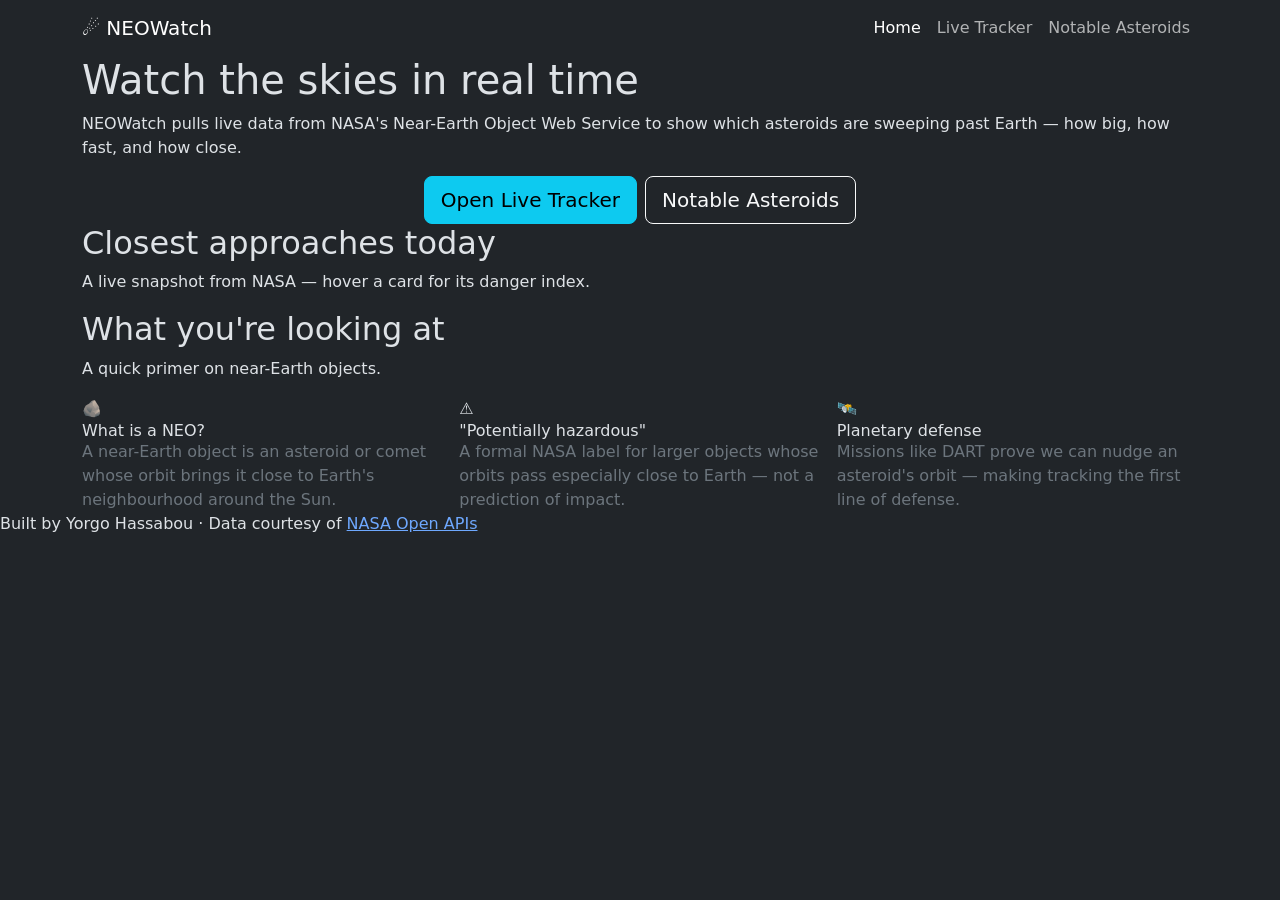
==== index.html @ 7ab3fdb2 "Add project structure: pages, navbar, and git config Three pages (Home, Live Tracker, Notable Astero" ====
<!DOCTYPE html>
<html lang="en" data-bs-theme="dark">
  <head>
    <meta charset="UTF-8" />
    <meta name="viewport" content="width=device-width, initial-scale=1.0" />
    <title>NEOWatch — Near-Earth Object Tracker</title>
    <meta
      name="description"
      content="Track asteroids making close approaches to Earth using live NASA data."
    />
    <link
      href="https://cdn.jsdelivr.net/npm/bootstrap@5.3.3/dist/css/bootstrap.min.css"
      rel="stylesheet"
    />
    <link rel="stylesheet" href="css/style.css" />
  </head>
  <body>
    <!-- Consistent navigation bar (shared across all pages) -->
    <nav class="navbar navbar-expand-lg sticky-top">
      <div class="container container-narrow">
        <a class="navbar-brand" href="index.html">☄️ NEOWatch</a>
        <button
          class="navbar-toggler"
          type="button"
          data-bs-toggle="collapse"
          data-bs-target="#mainNav"
          aria-controls="mainNav"
          aria-expanded="false"
          aria-label="Toggle navigation"
        >
          <span class="navbar-toggler-icon"></span>
        </button>
        <div class="collapse navbar-collapse" id="mainNav">
          <ul class="navbar-nav ms-auto">
            <li class="nav-item">
              <a class="nav-link active" aria-current="page" href="index.html">Home</a>
            </li>
            <li class="nav-item">
              <a class="nav-link" href="tracker.html">Live Tracker</a>
            </li>
            <li class="nav-item">
              <a class="nav-link" href="notable.html">Notable Asteroids</a>
            </li>
          </ul>
        </div>
      </div>
    </nav>

    <main class="container container-narrow">
      <!-- Hero -->
      <header class="hero">
        <h1>Watch the skies in real time</h1>
        <p>
          NEOWatch pulls live data from NASA's Near-Earth Object Web Service to show
          which asteroids are sweeping past Earth — how big, how fast, and how close.
        </p>
        <div class="d-flex gap-2 justify-content-center flex-wrap">
          <a href="tracker.html" class="btn btn-info btn-lg">Open Live Tracker</a>
          <a href="notable.html" class="btn btn-outline-light btn-lg">Notable Asteroids</a>
        </div>
      </header>

      <!-- Live preview: today's closest approaches -->
      <section class="section">
        <h2 class="section-title">Closest approaches today</h2>
        <p class="section-sub">A live snapshot from NASA — hover a card for its danger index.</p>
        <div id="featuredGrid" class="card-grid"></div>
      </section>

      <!-- Explainer (Bootstrap columns + Flexbox cards) -->
      <section class="section">
        <h2 class="section-title">What you're looking at</h2>
        <p class="section-sub">A quick primer on near-Earth objects.</p>
        <div class="row g-3">
          <div class="col-12 col-md-4">
            <div class="feature">
              <span class="feature__icon">🪨</span>
              <h3 class="h6 m-0">What is a NEO?</h3>
              <p class="text-secondary m-0">
                A near-Earth object is an asteroid or comet whose orbit brings it close
                to Earth's neighbourhood around the Sun.
              </p>
            </div>
          </div>
          <div class="col-12 col-md-4">
            <div class="feature">
              <span class="feature__icon">⚠️</span>
              <h3 class="h6 m-0">"Potentially hazardous"</h3>
              <p class="text-secondary m-0">
                A formal NASA label for larger objects whose orbits pass especially
                close to Earth — not a prediction of impact.
              </p>
            </div>
          </div>
          <div class="col-12 col-md-4">
            <div class="feature">
              <span class="feature__icon">🛰️</span>
              <h3 class="h6 m-0">Planetary defense</h3>
              <p class="text-secondary m-0">
                Missions like DART prove we can nudge an asteroid's orbit — making
                tracking the first line of defense.
              </p>
            </div>
          </div>
        </div>
      </section>
    </main>

    <footer class="site-footer">
      <p class="m-0">
        Built by Yorgo Hassabou · Data courtesy of
        <a href="https://api.nasa.gov" target="_blank" rel="noopener">NASA Open APIs</a>
      </p>
    </footer>

    <script src="https://cdn.jsdelivr.net/npm/bootstrap@5.3.3/dist/js/bootstrap.bundle.min.js"></script>
    <script type="module" src="js/home.js"></script>
  </body>
</html>
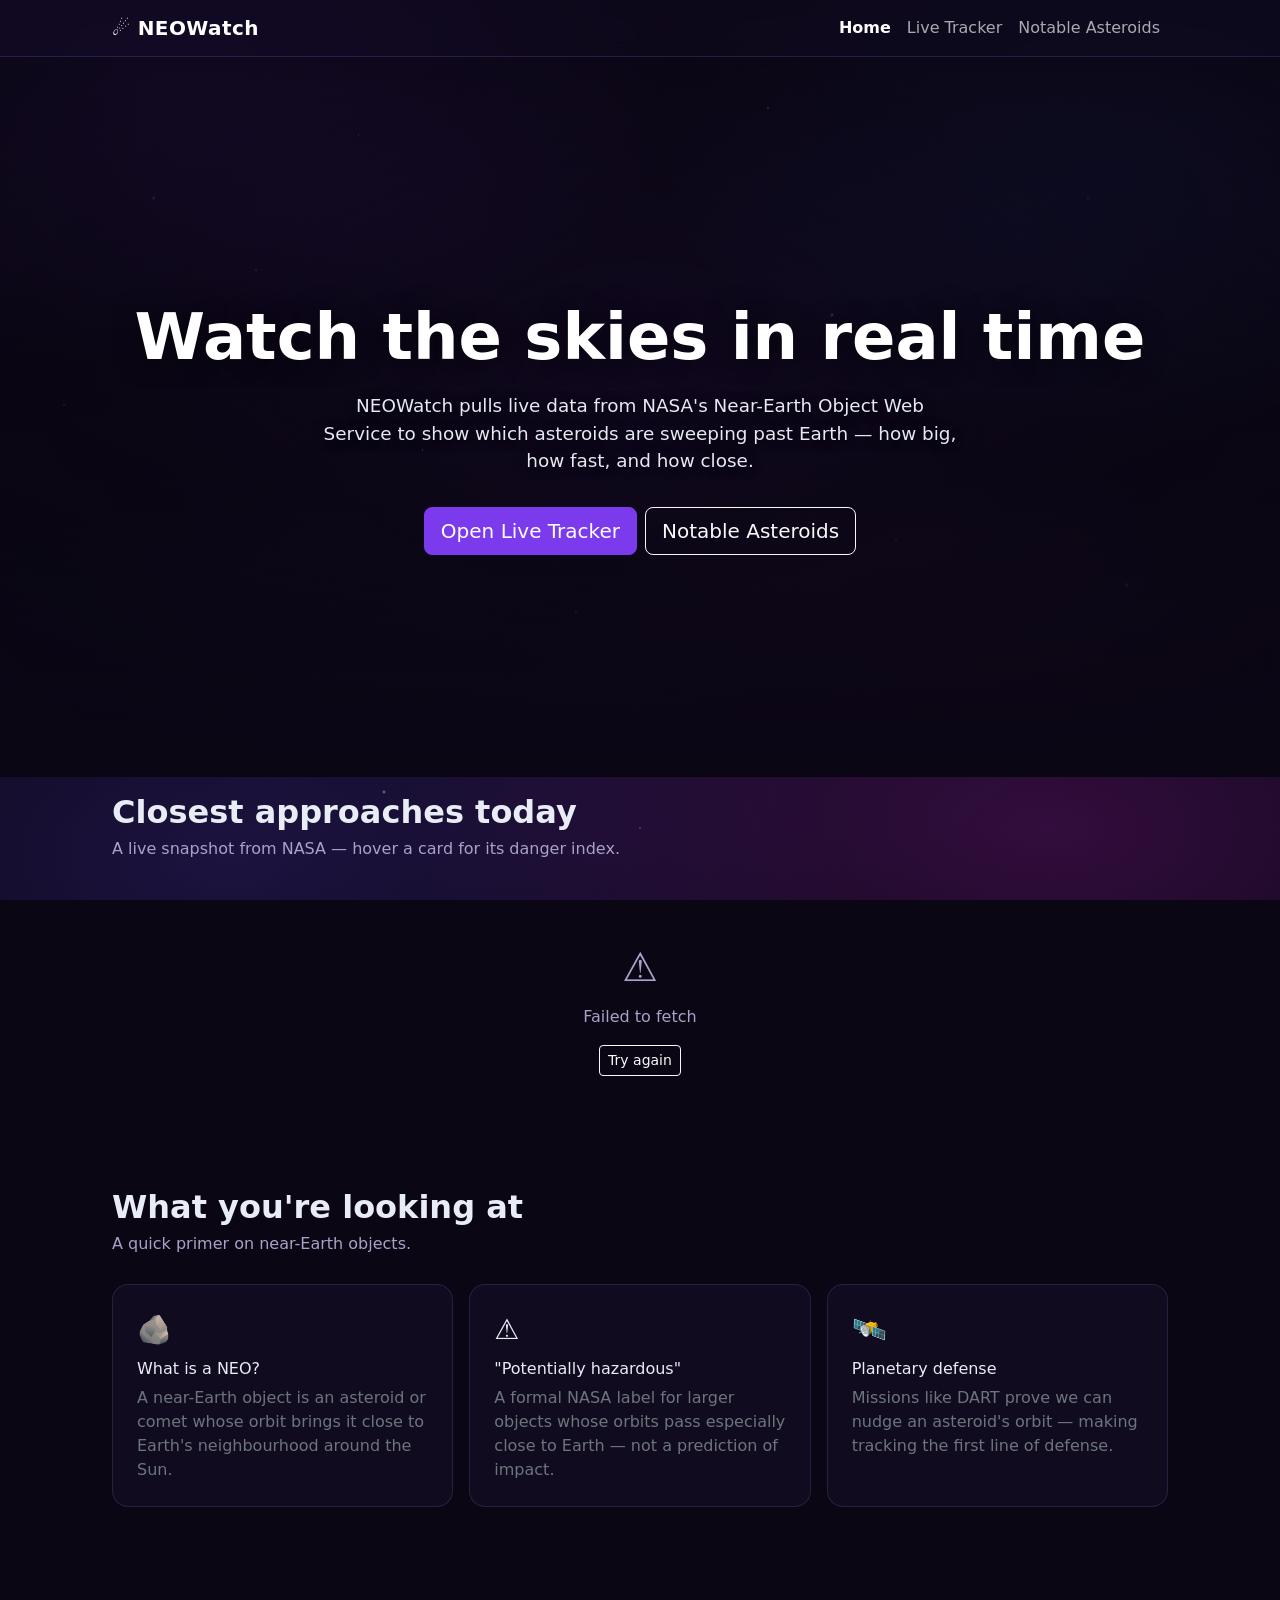
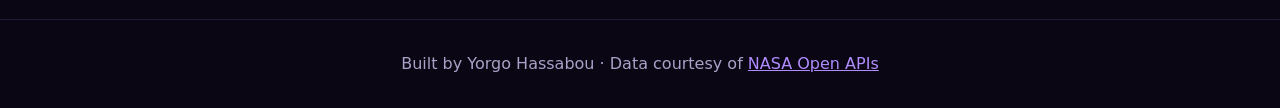
==== commit 8137a5a6: "Apod hero home screen + nav bar fix + editorial reframe for notable asteroid page" ====
--- a/index.html
+++ b/index.html
@@ -16,7 +16,7 @@
   </head>
   <body>
     <!-- Consistent navigation bar (shared across all pages) -->
-    <nav class="navbar navbar-expand-lg sticky-top">
+    <nav class="navbar navbar-expand-md sticky-top">
       <div class="container container-narrow">
         <a class="navbar-brand" href="index.html">☄️ NEOWatch</a>
         <button
@@ -46,20 +46,25 @@
       </div>
     </nav>
 
-    <main class="container container-narrow">
-      <!-- Hero -->
-      <header class="hero">
-        <h1>Watch the skies in real time</h1>
-        <p>
+    <!-- Cinematic hero backed by NASA's Astronomy Picture of the Day -->
+    <header class="hero">
+      <div class="hero__img" id="heroImg"></div>
+      <div class="hero__overlay"></div>
+      <div class="hero__content container container-narrow">
+        <h1 class="hero__title">Watch the skies in real time</h1>
+        <p class="hero__lead">
           NEOWatch pulls live data from NASA's Near-Earth Object Web Service to show
           which asteroids are sweeping past Earth — how big, how fast, and how close.
         </p>
-        <div class="d-flex gap-2 justify-content-center flex-wrap">
+        <div class="hero__cta d-flex gap-2 justify-content-center flex-wrap">
           <a href="tracker.html" class="btn btn-info btn-lg">Open Live Tracker</a>
           <a href="notable.html" class="btn btn-outline-light btn-lg">Notable Asteroids</a>
         </div>
-      </header>
+      </div>
+      <div class="hero__credit" id="apodCredit" hidden></div>
+    </header>
 
+    <main class="container container-narrow">
       <!-- Live preview: today's closest approaches -->
       <section class="section">
         <h2 class="section-title">Closest approaches today</h2>
--- a/css/style.css
+++ b/css/style.css
@@ -0,0 +1,711 @@
+/* =============================================================================
+   NEOWatch — hand-written CSS3
+   Bootstrap 5 handles the navbar, form controls, modal and grid utilities;
+   everything below is custom: the space theme and the card-grid + hover effect.
+   ============================================================================= */
+
+:root {
+  --bg: #0a0613;
+  --surface: rgba(160, 120, 255, 0.05);
+  --text: #e8ecf5;
+  --muted: #a9a2c8;
+  --accent: #b08cff;
+  --accent-dim: rgba(176, 140, 255, 0.4);
+  --danger: #ff5a5a;
+  --line: rgba(150, 120, 230, 0.18);
+}
+
+* {
+  box-sizing: border-box;
+}
+
+body {
+  margin: 0;
+  min-height: 100vh;
+  font-family: "Segoe UI", system-ui, -apple-system, sans-serif;
+  color: var(--text);
+  /* Purple "galaxy" backdrop: a deep base with several soft nebula glows
+     (violet, blue, magenta, indigo) pooled around the edges. The centre stays
+     darker so text and cards keep their contrast. */
+  background-color: var(--bg);
+  background-image:
+    radial-gradient(ellipse 70% 55% at 12% 8%, rgba(124, 58, 237, 0.32), transparent 60%),
+    radial-gradient(ellipse 65% 55% at 90% 16%, rgba(56, 100, 230, 0.24), transparent 60%),
+    radial-gradient(ellipse 85% 65% at 82% 92%, rgba(192, 38, 211, 0.22), transparent 60%),
+    radial-gradient(ellipse 80% 65% at 18% 95%, rgba(88, 60, 210, 0.24), transparent 60%),
+    radial-gradient(circle at 50% 45%, rgba(36, 18, 66, 0.45), transparent 72%);
+  background-attachment: fixed;
+  background-repeat: no-repeat;
+}
+
+/* CSS-only starfield: two layered fields of dots give a sense of depth, with a
+   gentle twinkle (disabled under prefers-reduced-motion further down). */
+body::before,
+body::after {
+  content: "";
+  position: fixed;
+  inset: 0;
+  z-index: -1;
+  pointer-events: none;
+}
+
+/* Dense layer of small, faint stars */
+body::before {
+  opacity: 0.7;
+  background-image:
+    radial-gradient(1px 1px at 20% 30%, #fff, transparent),
+    radial-gradient(1px 1px at 70% 60%, #cdd, transparent),
+    radial-gradient(1.5px 1.5px at 40% 80%, #fff, transparent),
+    radial-gradient(1px 1px at 85% 22%, #fff, transparent),
+    radial-gradient(1px 1px at 10% 70%, #aac, transparent),
+    radial-gradient(1.5px 1.5px at 60% 12%, #fff, transparent),
+    radial-gradient(1px 1px at 33% 50%, #fff, transparent),
+    radial-gradient(1px 1px at 50% 92%, #cce, transparent),
+    radial-gradient(1px 1px at 92% 75%, #fff, transparent),
+    radial-gradient(1px 1px at 5% 45%, #fff, transparent),
+    radial-gradient(1px 1px at 78% 40%, #ddf, transparent),
+    radial-gradient(1px 1px at 28% 15%, #fff, transparent);
+  animation: twinkle 6s ease-in-out infinite alternate;
+}
+
+/* Sparser layer of larger, brighter stars, twinkling at a different pace */
+body::after {
+  opacity: 0.5;
+  background-image:
+    radial-gradient(2px 2px at 12% 22%, #fff, transparent),
+    radial-gradient(2px 2px at 65% 35%, #e7d9ff, transparent),
+    radial-gradient(2.5px 2.5px at 88% 65%, #fff, transparent),
+    radial-gradient(2px 2px at 45% 68%, #d9e6ff, transparent),
+    radial-gradient(2px 2px at 30% 88%, #fff, transparent);
+  animation: twinkle 9s ease-in-out infinite alternate-reverse;
+}
+
+@keyframes twinkle {
+  from { opacity: 0.3; }
+  to   { opacity: 0.85; }
+}
+
+a {
+  color: var(--accent);
+}
+
+.container-narrow {
+  max-width: 1080px;
+}
+
+/* Violet accent buttons — Bootstrap's .btn-info recoloured via its CSS vars so
+   the primary call-to-action buttons match the theme without changing markup. */
+.btn-info {
+  --bs-btn-color: #fff;
+  --bs-btn-bg: #7c3aed;
+  --bs-btn-border-color: #7c3aed;
+  --bs-btn-hover-color: #fff;
+  --bs-btn-hover-bg: #6d28d9;
+  --bs-btn-hover-border-color: #6d28d9;
+  --bs-btn-active-color: #fff;
+  --bs-btn-active-bg: #6d28d9;
+  --bs-btn-active-border-color: #5b21b6;
+  --bs-btn-focus-shadow-rgb: 124, 58, 237;
+}
+
+/* ----------------------------------------------------------------- Navbar -- */
+.navbar {
+  background: rgba(13, 8, 26, 0.8);
+  backdrop-filter: blur(10px);
+  border-bottom: 1px solid var(--line);
+}
+.navbar-brand {
+  font-weight: 700;
+  letter-spacing: 0.02em;
+}
+.nav-link.active {
+  color: #fff !important;
+  font-weight: 600;
+}
+
+/* ------------------------------------------------------------------- Hero -- */
+/* Cinematic hero: a full-bleed NASA "Astronomy Picture of the Day" image with a
+   gradient overlay for text contrast. The image is set by js/home.js and fades
+   in; if APOD is unavailable the themed galaxy background simply shows through. */
+.hero {
+  position: relative;
+  isolation: isolate;
+  min-height: 80vh;
+  display: flex;
+  align-items: center;
+  justify-content: center;
+  text-align: center;
+  padding: 6rem 1rem 4.5rem;
+  overflow: hidden;
+}
+.hero__img,
+.hero__overlay {
+  position: absolute;
+  inset: 0;
+  z-index: -1;
+}
+.hero__img {
+  background: center / cover no-repeat;
+  opacity: 0;
+  transform: scale(1.08);
+  transition: opacity 1.2s ease, transform 9s ease-out;
+}
+.hero__img.is-loaded {
+  opacity: 1;
+  transform: scale(1); /* slow "Ken Burns" zoom as it fades in */
+}
+.hero__overlay {
+  background:
+    radial-gradient(ellipse at 50% 35%, rgba(10, 6, 19, 0.25), rgba(10, 6, 19, 0.8) 95%),
+    linear-gradient(180deg, rgba(10, 6, 19, 0.55) 0%, rgba(10, 6, 19, 0.15) 45%, rgba(10, 6, 19, 0.96) 100%);
+}
+.hero__content {
+  position: relative;
+  z-index: 1;
+}
+.hero__title {
+  font-size: clamp(2.2rem, 6vw, 4rem);
+  font-weight: 800;
+  line-height: 1.08;
+  color: #fff;
+  text-shadow: 0 2px 24px rgba(0, 0, 0, 0.6);
+}
+.hero__lead {
+  max-width: 640px;
+  margin: 1.25rem auto 2rem;
+  color: #e6e9f2;
+  font-size: 1.15rem;
+  text-shadow: 0 1px 12px rgba(0, 0, 0, 0.7);
+}
+
+/* APOD caption pinned to the corner of the hero */
+.hero__credit {
+  position: absolute;
+  right: 1rem;
+  bottom: 1rem;
+  z-index: 1;
+  max-width: min(340px, 82vw);
+  padding: 0.6rem 0.85rem;
+  text-align: left;
+  font-size: 0.76rem;
+  line-height: 1.5;
+  color: var(--muted);
+  background: rgba(10, 6, 19, 0.6);
+  border: 1px solid var(--line);
+  border-radius: 12px;
+  backdrop-filter: blur(8px);
+}
+.hero__credit > * {
+  display: block;
+}
+.hero__credit strong {
+  color: var(--text);
+  font-weight: 600;
+}
+.hero__credit a {
+  margin-top: 0.2rem;
+  color: var(--accent);
+}
+.apod-tag {
+  margin-bottom: 0.15rem;
+  color: var(--accent);
+  font-weight: 700;
+  font-size: 0.7rem;
+  letter-spacing: 0.04em;
+  text-transform: uppercase;
+}
+
+.section {
+  padding: 1rem 0 3rem;
+}
+.section-title {
+  font-weight: 700;
+  margin-bottom: 0.35rem;
+}
+.section-sub {
+  color: var(--muted);
+  margin-bottom: 1.75rem;
+}
+
+/* Small explainer feature cards on the Home page (Bootstrap columns + Flexbox) */
+.feature {
+  height: 100%;
+  display: flex;
+  flex-direction: column;
+  gap: 0.5rem;
+  padding: 1.5rem;
+  background: var(--surface);
+  border: 1px solid var(--line);
+  border-radius: 16px;
+}
+.feature__icon {
+  font-size: 1.75rem;
+}
+
+/* ===========================================================================
+   CUSTOM UI REQUIREMENT (Yorgo Hassabou):
+   "Design a responsive card grid layout with hover effects."
+
+   - .card-grid uses CSS Grid with auto-fill + minmax() so the columns reflow
+     fluidly (1 → 2 → 3 → 4+) at ANY viewport width, with no media queries.
+   - Each card is a Flexbox column. On hover/focus it glows and slides open a
+     hidden panel (.card-neo__reveal) with the animated "danger index" meter.
+   - The tracker/home cards are 3D flip cards: "View details" rotates the card
+     horizontally (.flip / .flip__inner / .flip__front / .flip__back) to show
+     the full data set on the back face.
+   =========================================================================== */
+.card-grid {
+  display: grid;
+  grid-template-columns: repeat(auto-fill, minmax(280px, 1fr));
+  gap: 1.5rem;
+  align-items: start; /* let each card size to its own content (no clipping) */
+}
+
+.card-neo {
+  position: relative;
+  display: flex;
+  flex-direction: column;
+  gap: 0.75rem;
+  padding: 1.25rem;
+  background: linear-gradient(160deg, rgba(45, 28, 74, 0.78), rgba(20, 13, 38, 0.9));
+  border: 1px solid var(--line);
+  border-radius: 16px;
+  overflow: hidden;
+  transition: transform 0.25s ease, box-shadow 0.25s ease, border-color 0.25s ease;
+}
+
+/* Hover/focus glow — applies to standalone cards and to flip faces */
+.card-neo:hover,
+.card-neo:focus-visible {
+  border-color: var(--accent);
+  box-shadow: 0 12px 30px rgba(0, 0, 0, 0.5), 0 0 0 1px var(--accent-dim);
+  outline: none;
+}
+
+/* The lift applies only to standalone cards (Notable page). Flip cards are
+   lifted via their .flip wrapper so the 3D transform isn't disturbed. */
+.card-neo:not(.flip__face):hover,
+.card-neo:not(.flip__face):focus-visible {
+  transform: translateY(-6px) scale(1.02);
+}
+
+/* Hazardous asteroids get a red identity, intensified on hover */
+.card--hazard {
+  border-color: rgba(255, 90, 90, 0.35);
+}
+.card--hazard:hover,
+.card--hazard:focus-visible {
+  border-color: var(--danger);
+  box-shadow: 0 12px 30px rgba(0, 0, 0, 0.5), 0 0 24px rgba(255, 70, 70, 0.25);
+}
+
+/* ---- 3D flip card (Live Tracker & Home) -------------------------------- */
+.flip {
+  perspective: 1200px;
+  transition: transform 0.25s ease;
+}
+.flip:hover {
+  transform: translateY(-6px);
+}
+.flip__inner {
+  position: relative;
+  transform-style: preserve-3d;
+  will-change: transform;
+  /* The container height is animated by JS (CardGrid) as the visible face
+     changes, so the card stays compact on the front and grows when flipped.
+     Height settles faster than the rotation, so the resize hides behind the
+     edge-on moment and the second half of the flip is pure (smooth) transform. */
+  transition: transform 0.6s cubic-bezier(0.2, 0.7, 0.3, 1), height 0.4s ease-out;
+}
+.flip.is-flipped .flip__inner {
+  transform: rotateY(180deg);
+}
+.flip__face {
+  -webkit-backface-visibility: hidden;
+  backface-visibility: hidden;
+}
+/* Front stays in normal flow, so the card sizes to it (compact at rest, taller
+   on hover). The back is overlaid and only contributes height when flipped. */
+.flip__front {
+  position: relative;
+}
+.flip__back {
+  position: absolute;
+  inset: 0;
+  transform: rotateY(180deg);
+}
+
+/* Small round "flip back" button on the back face */
+.flip__close {
+  flex: none;
+  width: 28px;
+  height: 28px;
+  border-radius: 50%;
+  border: 1px solid var(--line);
+  background: var(--surface);
+  color: var(--text);
+  font-size: 0.9rem;
+  line-height: 1;
+  cursor: pointer;
+  transition: border-color 0.2s ease, color 0.2s ease;
+}
+.flip__close:hover {
+  border-color: var(--accent);
+  color: var(--accent);
+}
+
+.card-neo__head {
+  display: flex;
+  align-items: flex-start;
+  justify-content: space-between;
+  gap: 0.5rem;
+}
+.card-neo__name {
+  margin: 0;
+  font-size: 1.05rem;
+  font-weight: 700;
+}
+
+.card-neo__stats {
+  display: grid;
+  grid-template-columns: 1fr 1fr;
+  gap: 0.5rem;
+  margin: 0;
+}
+.card-neo__stats dt {
+  font-size: 0.68rem;
+  text-transform: uppercase;
+  letter-spacing: 0.05em;
+  color: var(--muted);
+}
+.card-neo__stats dd {
+  margin: 0;
+  font-weight: 600;
+}
+
+/* Hidden until hover/focus — the reveal effect */
+.card-neo__reveal {
+  max-height: 0;
+  opacity: 0;
+  transform: translateY(8px);
+  overflow: hidden;
+  transition: max-height 0.3s ease, opacity 0.3s ease, transform 0.3s ease;
+}
+.card-neo:hover .card-neo__reveal,
+.card-neo:focus-within .card-neo__reveal {
+  max-height: 220px;
+  opacity: 1;
+  transform: translateY(0);
+}
+
+/* Animated danger meter inside the reveal panel */
+.meter-label {
+  display: block;
+  font-size: 0.75rem;
+  color: var(--muted);
+  margin-bottom: 0.3rem;
+}
+.meter {
+  height: 8px;
+  background: rgba(255, 255, 255, 0.1);
+  border-radius: 99px;
+  overflow: hidden;
+}
+.meter__bar {
+  display: block;
+  height: 100%;
+  width: 0;
+  border-radius: 99px;
+  background: linear-gradient(90deg, #36d399, #fbbd23, #f87272);
+  transition: width 0.8s ease;
+}
+.card-neo:hover .meter__bar,
+.card-neo:focus-within .meter__bar {
+  width: var(--val);
+}
+.card-neo__details {
+  margin-top: 0.6rem;
+}
+
+/* Back-face orbital data (lazily loaded) sits under a divider */
+.card-neo__stats--orbital {
+  margin-top: 0.25rem;
+  padding-top: 0.5rem;
+  border-top: 1px dashed var(--line);
+}
+/* Values fade in once the lookup resolves; the rows are reserved from the
+   start so the card height never changes a second time. */
+.card-neo__stats dd {
+  transition: opacity 0.35s ease;
+}
+.card-neo__stats dd.pending {
+  opacity: 0.4;
+}
+
+/* On touch devices (no hover) the reveal panel is always shown so the meter
+   and the "View details" flip button stay reachable on a phone. */
+@media (hover: none) {
+  .card-neo__reveal {
+    max-height: 260px;
+    opacity: 1;
+    transform: none;
+  }
+  .meter__bar {
+    width: var(--val);
+  }
+}
+
+/* ----------------------------------------------------------------- Badges -- */
+.badge-hazard {
+  padding: 0.15rem 0.5rem;
+  border-radius: 99px;
+  font-size: 0.7rem;
+  font-weight: 600;
+  white-space: nowrap;
+  background: rgba(255, 90, 90, 0.15);
+  color: var(--danger);
+  border: 1px solid rgba(255, 90, 90, 0.4);
+}
+
+/* --------------------------------------------- Editorial spotlights (Notable) */
+.spotlights {
+  display: flex;
+  flex-direction: column;
+}
+.spotlight {
+  display: flex;
+  align-items: center;
+  gap: 2.5rem;
+  padding: 3rem 0;
+  border-top: 1px solid var(--line);
+}
+.spotlight:last-child {
+  border-bottom: 1px solid var(--line);
+}
+.spotlight:nth-child(even) {
+  flex-direction: row-reverse;
+}
+
+/* Cosmic "orb" standing in for a photo (category-tinted) */
+.spotlight__visual {
+  position: relative;
+  flex: none;
+  width: 230px;
+  height: 230px;
+  align-self: center;
+  display: grid;
+  place-items: center;
+  border-radius: 50%;
+  background:
+    radial-gradient(circle at 35% 30%, rgba(176, 140, 255, 0.55), transparent 60%),
+    radial-gradient(circle at 72% 75%, rgba(94, 200, 255, 0.28), transparent 55%),
+    radial-gradient(circle at 50% 50%, #1b1136, #0c0820 70%);
+  box-shadow: inset 0 0 45px rgba(0, 0, 0, 0.65), 0 14px 45px rgba(124, 58, 237, 0.22);
+  overflow: hidden;
+  transition: transform 0.4s ease, box-shadow 0.4s ease;
+}
+.spotlight:hover .spotlight__visual {
+  transform: scale(1.04);
+  box-shadow: inset 0 0 45px rgba(0, 0, 0, 0.6), 0 18px 55px rgba(124, 58, 237, 0.35);
+}
+.spotlight--hazard .spotlight__visual {
+  background:
+    radial-gradient(circle at 35% 30%, rgba(255, 120, 120, 0.5), transparent 60%),
+    radial-gradient(circle at 72% 75%, rgba(255, 90, 90, 0.22), transparent 55%),
+    radial-gradient(circle at 50% 50%, #2a1020, #0c0820 70%);
+  box-shadow: inset 0 0 45px rgba(0, 0, 0, 0.65), 0 14px 45px rgba(255, 70, 70, 0.22);
+}
+.spotlight__index {
+  position: absolute;
+  top: 0.5rem;
+  left: 0.95rem;
+  font-size: 4.5rem;
+  font-weight: 800;
+  line-height: 1;
+  color: rgba(255, 255, 255, 0.08);
+}
+.spotlight__glyph {
+  font-size: 3.2rem;
+  filter: drop-shadow(0 4px 14px rgba(0, 0, 0, 0.5));
+}
+
+.spotlight__body {
+  flex: 1;
+  min-width: 0;
+}
+.spotlight__eyebrow {
+  margin: 0 0 0.35rem;
+  font-size: 0.72rem;
+  font-weight: 700;
+  letter-spacing: 0.12em;
+  text-transform: uppercase;
+  color: var(--accent);
+}
+.spotlight--hazard .spotlight__eyebrow {
+  color: #ffb4b4;
+}
+.spotlight__flag {
+  color: var(--danger);
+}
+.spotlight__name {
+  margin: 0;
+  font-size: clamp(1.6rem, 3.5vw, 2.4rem);
+  font-weight: 800;
+  line-height: 1.1;
+}
+.spotlight__aka {
+  margin: 0.1rem 0 0.9rem;
+  color: var(--muted);
+  font-style: italic;
+}
+.spotlight__blurb {
+  margin: 0 0 1.1rem;
+  max-width: 60ch;
+  font-size: 1.02rem;
+  line-height: 1.6;
+  color: #d7dbe8;
+}
+.spotlight__facts {
+  display: flex;
+  flex-wrap: wrap;
+  gap: 1.75rem;
+  margin: 0;
+}
+.spotlight__facts dt {
+  font-size: 0.68rem;
+  text-transform: uppercase;
+  letter-spacing: 0.05em;
+  color: var(--muted);
+}
+.spotlight__facts dd {
+  margin: 0;
+  font-weight: 600;
+  font-size: 1.05rem;
+}
+
+@media (max-width: 640px) {
+  .spotlight,
+  .spotlight:nth-child(even) {
+    flex-direction: column;
+    text-align: center;
+    gap: 1.5rem;
+    padding: 2.25rem 0;
+  }
+  .spotlight__visual {
+    width: 160px;
+    height: 160px;
+  }
+  .spotlight__blurb {
+    margin-inline: auto;
+  }
+  .spotlight__facts {
+    justify-content: center;
+  }
+}
+
+/* ------------------------------------------------- Filters / tracker bar -- */
+.filters {
+  background: var(--surface);
+  border: 1px solid var(--line);
+  border-radius: 16px;
+  padding: 1.25rem;
+  margin-bottom: 1.5rem;
+}
+
+/* -------------------------------------------------------- Loading / states */
+.card-skel {
+  height: 220px;
+  border-radius: 16px;
+  background: linear-gradient(
+    100deg,
+    rgba(255, 255, 255, 0.04) 30%,
+    rgba(255, 255, 255, 0.12) 50%,
+    rgba(255, 255, 255, 0.04) 70%
+  );
+  background-size: 200% 100%;
+  animation: shimmer 1.2s infinite;
+}
+@keyframes shimmer {
+  to {
+    background-position: -200% 0;
+  }
+}
+
+.grid-state {
+  grid-column: 1 / -1;
+  text-align: center;
+  padding: 3rem 1rem;
+  color: var(--muted);
+}
+.grid-state__icon {
+  display: block;
+  font-size: 2.5rem;
+  margin-bottom: 0.5rem;
+}
+
+/* ------------------------------------------------------------- Pagination -- */
+.pager {
+  display: flex;
+  flex-wrap: wrap;
+  justify-content: center;
+  gap: 0.4rem;
+  margin-top: 2rem;
+}
+.page-btn {
+  min-width: 40px;
+  padding: 0.45rem 0.7rem;
+  border-radius: 10px;
+  border: 1px solid rgba(120, 150, 220, 0.2);
+  background: var(--surface);
+  color: var(--text);
+  cursor: pointer;
+  transition: background 0.2s ease, border-color 0.2s ease;
+}
+.page-btn:hover:not(:disabled) {
+  border-color: var(--accent);
+}
+.page-btn.is-active {
+  background: var(--accent);
+  color: #04121e;
+  border-color: var(--accent);
+  font-weight: 700;
+}
+.page-btn:disabled {
+  opacity: 0.35;
+  cursor: not-allowed;
+}
+
+/* ----------------------------------------------------------------- Footer -- */
+.site-footer {
+  margin-top: 4rem;
+  padding: 2rem 1rem;
+  text-align: center;
+  color: var(--muted);
+  border-top: 1px solid var(--line);
+}
+
+/* ------------------------------------------------------------ Responsive -- */
+@media (max-width: 480px) {
+  .hero {
+    min-height: 70vh;
+    padding: 4rem 1rem 3rem;
+  }
+  .hero__credit {
+    left: 1rem;
+    right: 1rem;
+    max-width: none;
+  }
+  .card-grid {
+    grid-template-columns: 1fr;
+  }
+}
+
+/* Respect users who prefer less motion */
+@media (prefers-reduced-motion: reduce) {
+  *,
+  *::before,
+  *::after {
+    transition: none !important;
+    animation: none !important;
+  }
+}
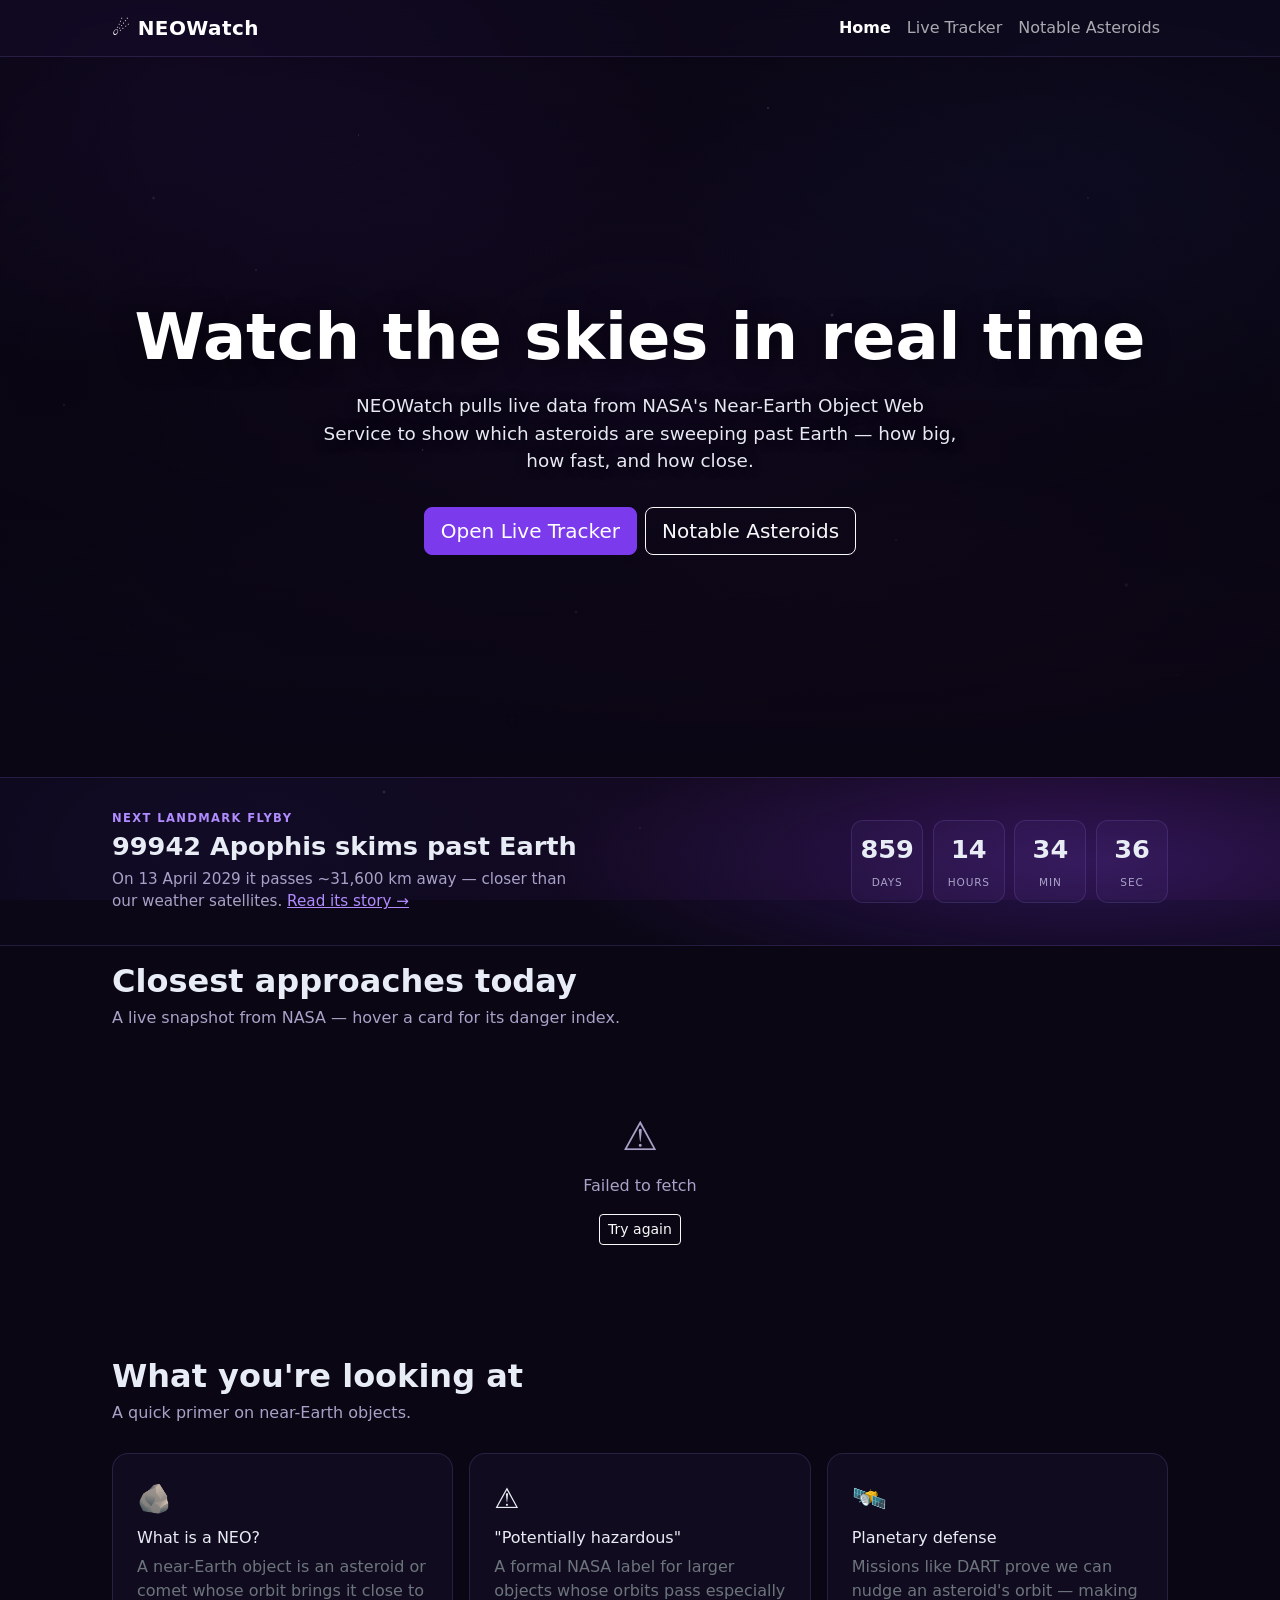
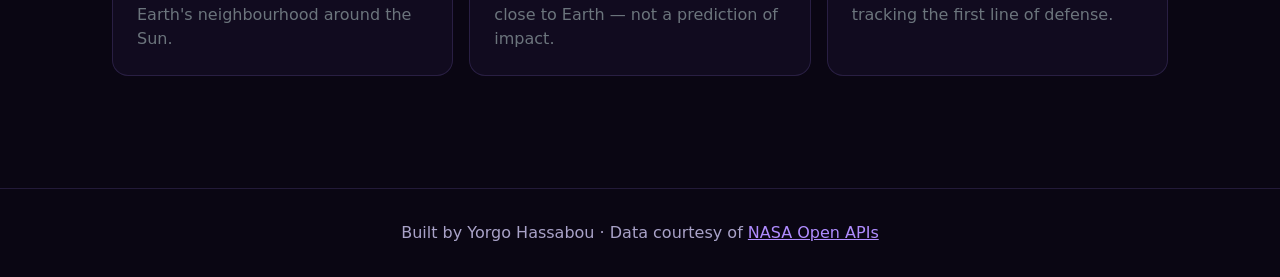
==== commit 97eb1ede: "Add approach history and Apophis countdown; fix sticky card reveal Card backs now show a mini-timeli" ====
--- a/index.html
+++ b/index.html
@@ -64,6 +64,26 @@
       <div class="hero__credit" id="apodCredit" hidden></div>
     </header>
 
+    <!-- Headline countdown to the next landmark flyby (Apophis, April 2029) -->
+    <section class="countdown-band" aria-label="Countdown to the Apophis close approach">
+      <div class="container container-narrow countdown">
+        <div class="countdown__info">
+          <p class="countdown__eyebrow">Next landmark flyby</p>
+          <h2 class="countdown__title">99942 Apophis skims past Earth</h2>
+          <p class="countdown__sub">
+            On 13 April 2029 it passes ~31,600 km away — closer than our weather
+            satellites. <a href="notable.html">Read its story →</a>
+          </p>
+        </div>
+        <div class="countdown__clock" id="apophisClock" role="timer" aria-live="off">
+          <div><span data-unit="d">—</span><small>days</small></div>
+          <div><span data-unit="h">—</span><small>hours</small></div>
+          <div><span data-unit="m">—</span><small>min</small></div>
+          <div><span data-unit="s">—</span><small>sec</small></div>
+        </div>
+      </div>
+    </section>
+
     <main class="container container-narrow">
       <!-- Live preview: today's closest approaches -->
       <section class="section">
--- a/css/style.css
+++ b/css/style.css
@@ -17,6 +17,12 @@
 
 * {
   box-sizing: border-box;
+}
+
+/* Ensure the hidden attribute always wins, even over display:grid/flex rules
+   (used by the tracker's card ⇄ table view toggle). */
+[hidden] {
+  display: none !important;
 }
 
 body {
@@ -215,6 +221,66 @@
   text-transform: uppercase;
 }
 
+/* --------------------------------------------------------- Countdown band -- */
+.countdown-band {
+  border-block: 1px solid var(--line);
+  background:
+    radial-gradient(ellipse 60% 120% at 85% 50%, rgba(124, 58, 237, 0.25), transparent 70%),
+    rgba(13, 8, 26, 0.65);
+}
+.countdown {
+  display: flex;
+  align-items: center;
+  justify-content: space-between;
+  gap: 2rem;
+  flex-wrap: wrap;
+  padding-block: 2rem;
+}
+.countdown__eyebrow {
+  margin: 0 0 0.25rem;
+  font-size: 0.72rem;
+  font-weight: 700;
+  letter-spacing: 0.12em;
+  text-transform: uppercase;
+  color: var(--accent);
+}
+.countdown__title {
+  margin: 0;
+  font-size: clamp(1.25rem, 3vw, 1.6rem);
+  font-weight: 800;
+}
+.countdown__sub {
+  margin: 0.35rem 0 0;
+  color: var(--muted);
+  font-size: 0.95rem;
+  max-width: 48ch;
+}
+.countdown__clock {
+  display: flex;
+  gap: 0.6rem;
+}
+.countdown__clock > div {
+  min-width: 72px;
+  padding: 0.6rem 0.5rem;
+  text-align: center;
+  background: var(--surface);
+  border: 1px solid var(--line);
+  border-radius: 12px;
+}
+.countdown__clock span {
+  display: block;
+  font-size: 1.6rem;
+  font-weight: 800;
+  font-variant-numeric: tabular-nums; /* digits keep width — no jitter each second */
+  color: var(--text);
+}
+.countdown__clock small {
+  font-size: 0.66rem;
+  text-transform: uppercase;
+  letter-spacing: 0.08em;
+  color: var(--muted);
+}
+
 .section {
   padding: 1rem 0 3rem;
 }
@@ -433,6 +499,49 @@
   padding-top: 0.5rem;
   border-top: 1px dashed var(--line);
 }
+
+/* Back-face close-approach mini-timeline. min-height reserves the rows'
+   space up front so the card never resizes when the data arrives. */
+.card-neo__history {
+  margin-top: 0.25rem;
+  padding-top: 0.5rem;
+  border-top: 1px dashed var(--line);
+  min-height: 6.2rem;
+}
+.history-label {
+  display: block;
+  margin-bottom: 0.25rem;
+  font-size: 0.68rem;
+  text-transform: uppercase;
+  letter-spacing: 0.05em;
+  color: var(--muted);
+}
+.history-list {
+  list-style: none;
+  margin: 0;
+  padding: 0;
+  font-size: 0.8rem;
+}
+.history-list li {
+  display: flex;
+  justify-content: space-between;
+  gap: 0.75rem;
+  padding: 0.1rem 0;
+  color: var(--muted);
+}
+.history-list li.is-next {
+  color: var(--accent);
+  font-weight: 600;
+}
+.history-list li em {
+  font-style: normal;
+  font-size: 0.66rem;
+  text-transform: uppercase;
+  letter-spacing: 0.05em;
+}
+.history-list li.pending {
+  opacity: 0.5;
+}
 /* Values fade in once the lookup resolves; the rows are reserved from the
    start so the card height never changes a second time. */
 .card-neo__stats dd {
@@ -465,6 +574,116 @@
   background: rgba(255, 90, 90, 0.15);
   color: var(--danger);
   border: 1px solid rgba(255, 90, 90, 0.4);
+}
+
+/* ------------------------------------------------------- Watchlist star -- */
+.card-neo__tools {
+  display: flex;
+  align-items: center;
+  gap: 0.45rem;
+}
+.star-btn {
+  background: none;
+  border: none;
+  padding: 0;
+  font-size: 1.15rem;
+  line-height: 1;
+  color: var(--muted);
+  cursor: pointer;
+  transition: color 0.2s ease, transform 0.2s ease;
+}
+.star-btn:hover {
+  color: #ffd86b;
+  transform: scale(1.2);
+}
+.star-btn.is-on {
+  color: #ffc940;
+}
+
+/* Tangible size comparison line on the card front */
+.card-neo__compare {
+  margin: 0;
+  font-size: 0.78rem;
+  font-style: italic;
+  color: var(--muted);
+}
+
+/* -------------------------------------------------- Table view (tracker) -- */
+.table-wrap {
+  overflow-x: auto;
+  border: 1px solid var(--line);
+  border-radius: 16px;
+  background: linear-gradient(160deg, rgba(45, 28, 74, 0.45), rgba(20, 13, 38, 0.7));
+}
+.neo-table {
+  width: 100%;
+  min-width: 680px; /* scrolls horizontally inside .table-wrap on phones */
+  border-collapse: collapse;
+  font-size: 0.92rem;
+}
+.neo-table th,
+.neo-table td {
+  padding: 0.65rem 0.9rem;
+  text-align: left;
+  white-space: nowrap;
+}
+.neo-table thead th {
+  font-size: 0.7rem;
+  font-weight: 700;
+  text-transform: uppercase;
+  letter-spacing: 0.06em;
+  color: var(--muted);
+  border-bottom: 1px solid var(--line);
+}
+.neo-table thead th[data-sort] {
+  cursor: pointer;
+  user-select: none;
+  transition: color 0.2s ease;
+}
+.neo-table thead th[data-sort]:hover {
+  color: var(--accent);
+}
+.neo-table tbody tr {
+  border-bottom: 1px solid rgba(150, 120, 230, 0.08);
+  transition: background 0.15s ease;
+}
+.neo-table tbody tr:last-child {
+  border-bottom: none;
+}
+.neo-table tbody tr:hover {
+  background: rgba(176, 140, 255, 0.07);
+}
+.neo-table__name a {
+  font-weight: 600;
+  color: var(--text);
+  text-decoration: none;
+}
+.neo-table__name a:hover {
+  color: var(--accent);
+  text-decoration: underline;
+}
+.hazard-dot {
+  display: inline-block;
+  width: 8px;
+  height: 8px;
+  margin-left: 0.45rem;
+  border-radius: 50%;
+  background: var(--danger);
+  box-shadow: 0 0 6px rgba(255, 90, 90, 0.7);
+}
+
+/* Shimmering placeholder line for table loading rows */
+.skel-line {
+  height: 14px;
+  border-radius: 6px;
+  background: linear-gradient(
+    100deg,
+    rgba(255, 255, 255, 0.05) 30%,
+    rgba(255, 255, 255, 0.14) 50%,
+    rgba(255, 255, 255, 0.05) 70%
+  );
+  background-size: 200% 100%;
+  animation: shimmer 1.2s infinite;
 }
 
 /* --------------------------------------------- Editorial spotlights (Notable) */
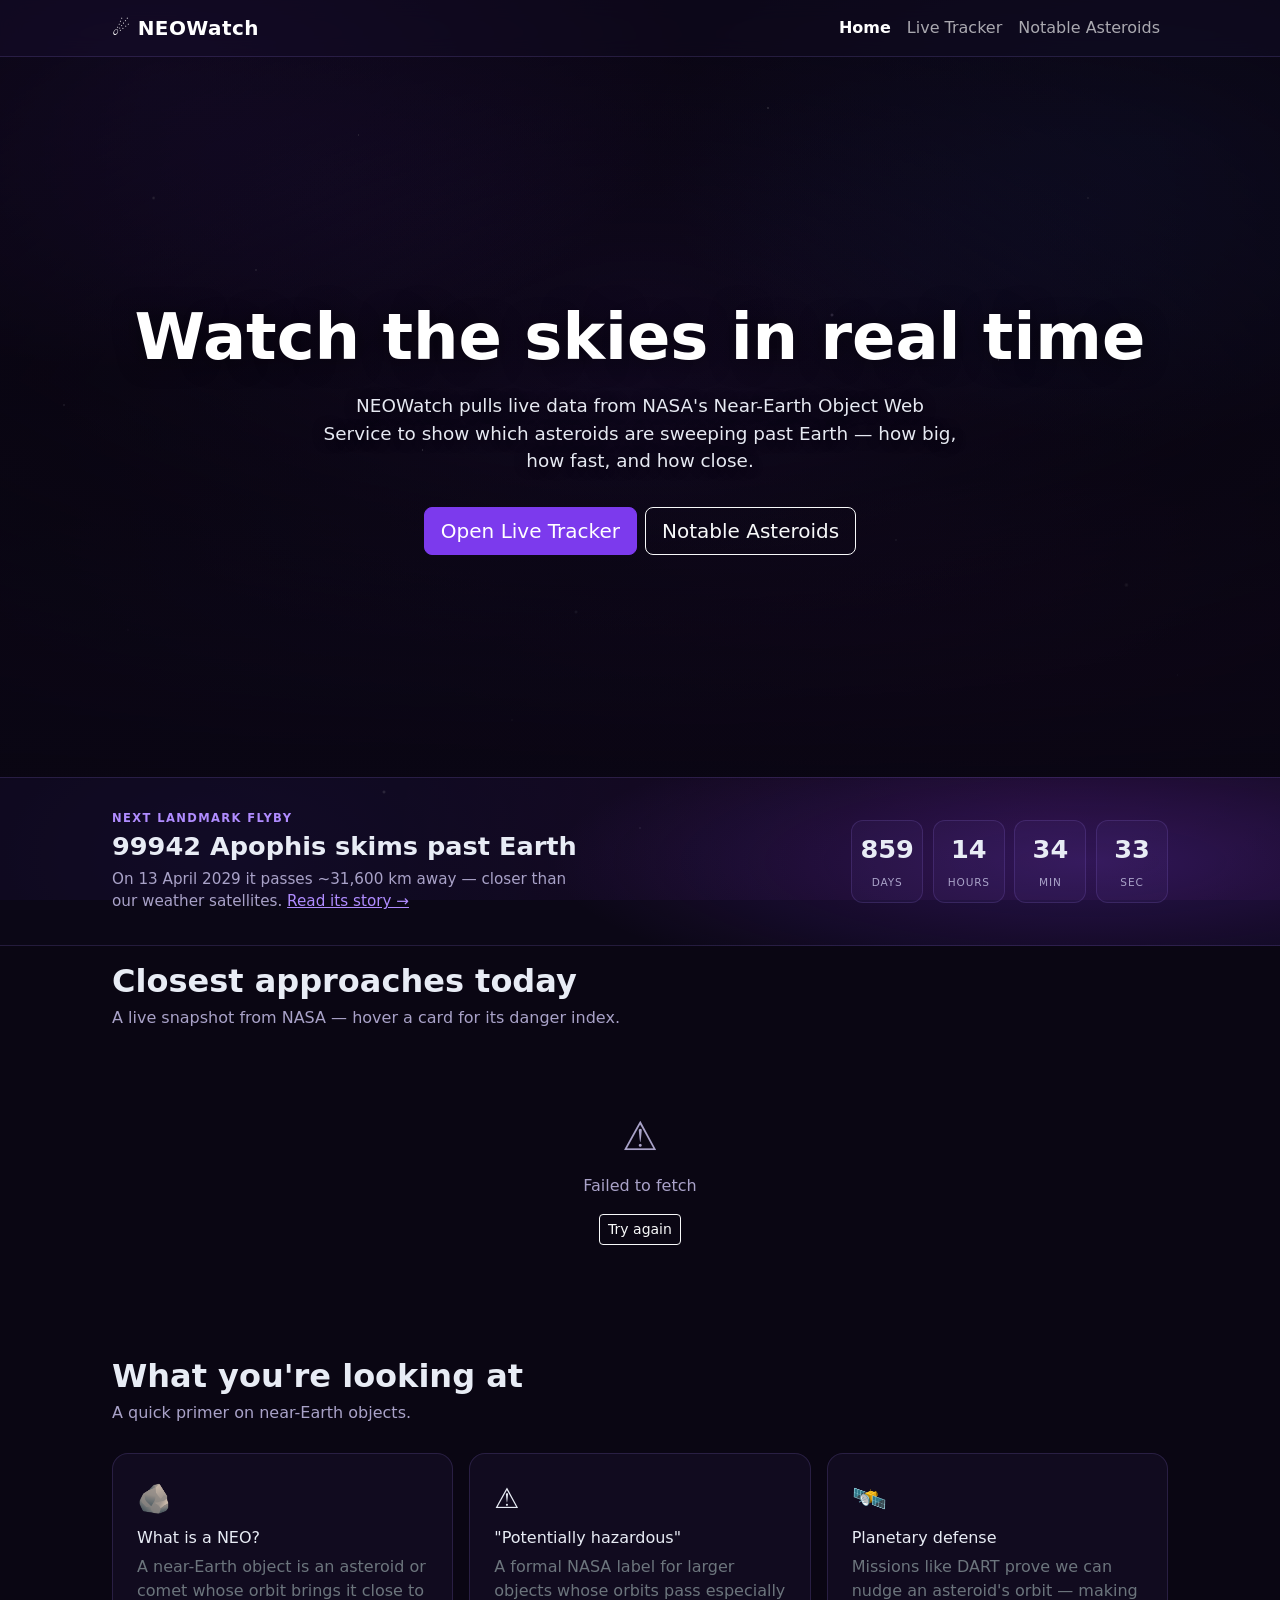
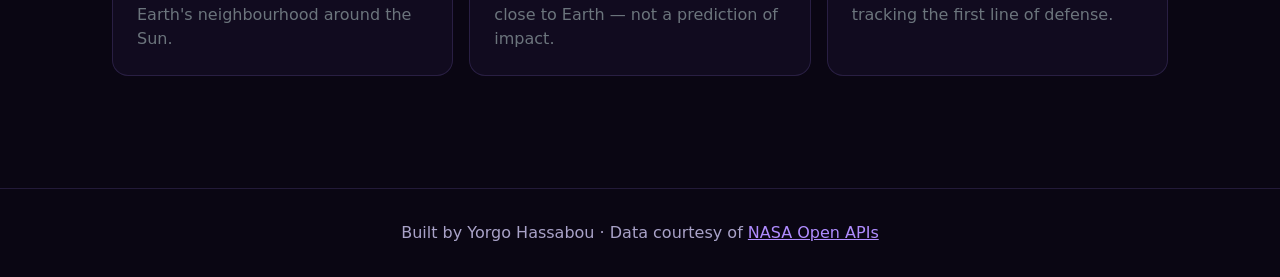
==== commit 1f3d7482: "Add stats bar, canvas chart, per-page accents; fix back-face overlap Tracker gains mission-control s" ====
--- a/index.html
+++ b/index.html
@@ -14,7 +14,7 @@
     />
     <link rel="stylesheet" href="css/style.css" />
   </head>
-  <body>
+  <body data-page="home">
     <!-- Consistent navigation bar (shared across all pages) -->
     <nav class="navbar navbar-expand-md sticky-top">
       <div class="container container-narrow">
--- a/css/style.css
+++ b/css/style.css
@@ -23,6 +23,29 @@
    (used by the tracker's card ⇄ table view toggle). */
 [hidden] {
   display: none !important;
+}
+
+/* ------------------------------------------------------ Per-page accents -- */
+/* Each page keeps the shared galaxy backdrop but gets its own accent hue:
+   Home stays violet (the :root default), the Tracker goes data-blue, and the
+   Notable gallery gets a warm museum gold. Everything driven by var(--accent)
+   (links, eyebrows, glows, hover borders, the chart) follows automatically. */
+body[data-page="tracker"] {
+  --accent: #5ec8ff;
+  --accent-dim: rgba(94, 200, 255, 0.4);
+}
+body[data-page="tracker"] .btn-info {
+  --bs-btn-bg: #0284c7;
+  --bs-btn-border-color: #0284c7;
+  --bs-btn-hover-bg: #0369a1;
+  --bs-btn-hover-border-color: #0369a1;
+  --bs-btn-active-bg: #0369a1;
+  --bs-btn-active-border-color: #075985;
+  --bs-btn-focus-shadow-rgb: 2, 132, 199;
+}
+body[data-page="notable"] {
+  --accent: #f3c577;
+  --accent-dim: rgba(243, 197, 119, 0.4);
 }
 
 body {
@@ -500,13 +523,14 @@
   border-top: 1px dashed var(--line);
 }
 
-/* Back-face close-approach mini-timeline. min-height reserves the rows'
-   space up front so the card never resizes when the data arrives. */
+/* Back-face close-approach mini-timeline. min-height reserves the typical
+   4-row footprint up front (label ~1.3rem + 4 × ~1.4rem rows + divider), and
+   CardGrid re-measures the card after the rows load to absorb any difference. */
 .card-neo__history {
   margin-top: 0.25rem;
   padding-top: 0.5rem;
   border-top: 1px dashed var(--line);
-  min-height: 6.2rem;
+  min-height: 7.5rem;
 }
 .history-label {
   display: block;
@@ -831,6 +855,59 @@
   margin-bottom: 1.5rem;
 }
 
+/* ------------------------------------------- Mission-control stats tiles -- */
+.stats-bar {
+  display: grid;
+  grid-template-columns: repeat(auto-fit, minmax(160px, 1fr));
+  gap: 0.75rem;
+  margin-bottom: 1rem;
+}
+.stat {
+  display: flex;
+  flex-direction: column;
+  gap: 0.15rem;
+  padding: 0.85rem 1rem;
+  background: var(--surface);
+  border: 1px solid var(--line);
+  border-radius: 14px;
+}
+.stat__value {
+  font-size: 1.35rem;
+  font-weight: 800;
+  line-height: 1.15;
+}
+.stat__label {
+  font-size: 0.72rem;
+  letter-spacing: 0.05em;
+  text-transform: uppercase;
+  color: var(--muted);
+}
+.stat--hazard .stat__value {
+  color: var(--danger);
+}
+
+/* ------------------------------------------------------ Chart panel -- */
+.chart-panel {
+  background: var(--surface);
+  border: 1px solid var(--line);
+  border-radius: 16px;
+  padding: 1rem 1.25rem 0.75rem;
+  margin-bottom: 1.5rem;
+}
+.chart-panel__title {
+  margin-bottom: 0.75rem;
+}
+.chart-panel__title small {
+  font-size: 0.72rem;
+  font-weight: 400;
+  color: var(--muted);
+}
+#approachChart {
+  display: block;
+  width: 100%;
+  height: 170px;
+}
+
 /* -------------------------------------------------------- Loading / states */
 .card-skel {
   height: 220px;
